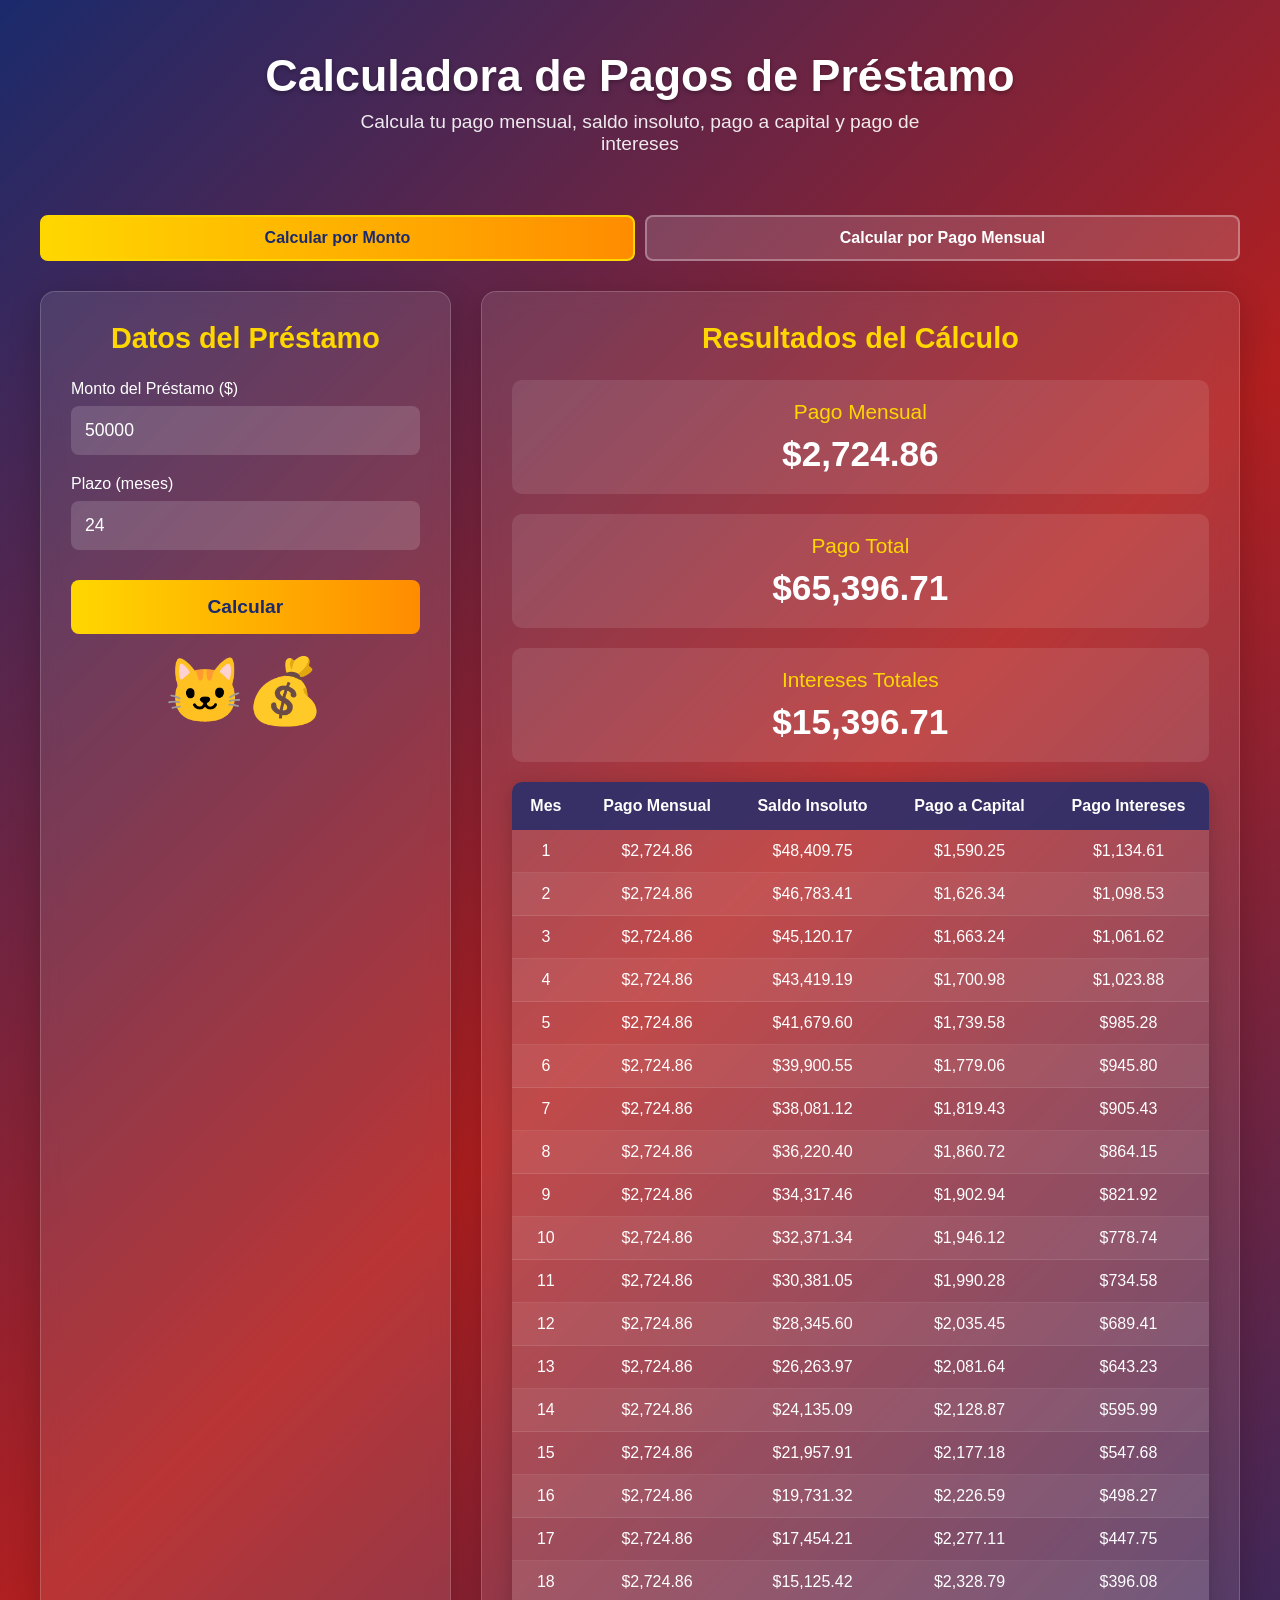
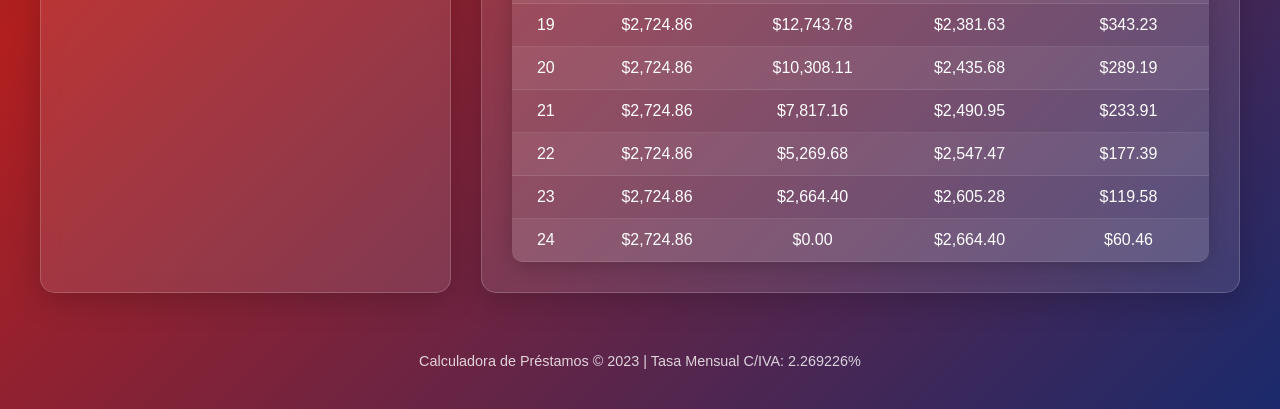
==== index.html @ a1e74bce "Add files via upload" ====
<!DOCTYPE html>
<html lang="es">
<head>
    <meta charset="UTF-8">
    <meta name="viewport" content="width=device-width, initial-scale=1.0">
    <title>Calculadora de Pagos de Préstamo</title>
    <link rel="stylesheet" href="styles.css">
</head>
<body>
    <div class="container">
        <header>
            <h1>Calculadora de Pagos de Préstamo</h1>
            <p class="subtitle">Calcula tu pago mensual, saldo insoluto, pago a capital y pago de intereses</p>
        </header>
        
        <div class="mode-selector">
            <button id="modo-monto" class="mode-btn active">Calcular por Monto</button>
            <button id="modo-pago" class="mode-btn">Calcular por Pago Mensual</button>
        </div>
        
        <div class="calculator-container">
            <div class="input-section">
                <h2 class="section-title">Datos del Préstamo</h2>
                
                <!-- Sección para calcular por monto -->
                <div id="seccion-monto" class="input-mode">
                    <div class="input-group">
                        <label for="monto">Monto del Préstamo ($)</label>
                        <input type="number" id="monto" placeholder="Ej. 50000" min="1000" step="100">
                    </div>
                    
                    <div class="input-group">
                        <label for="plazo">Plazo (meses)</label>
                        <input type="number" id="plazo" placeholder="Ej. 24" min="1" max="120">
                    </div>
                </div>
                
                <!-- Sección para calcular por pago mensual -->
                <div id="seccion-pago" class="input-mode" style="display: none;">
                    <div class="input-group">
                        <label for="pago-mensual-input">Pago Mensual ($)</label>
                        <input type="number" id="pago-mensual-input" placeholder="Ej. 2500" min="100" step="10">
                    </div>
                    <p class="note">Se calculará el monto para plazos de 12, 24, 36, 48 y 60 meses</p>
                </div>
                
                <button id="calcular">Calcular</button>
                
                <div class="gatito-container">
                    <div class="emoji-gatito">🐱💰</div>
                </div>
            </div>
            
            <div class="results-section">
                <h2 class="section-title">Resultados del Cálculo</h2>
                
                <!-- Resultados para calcular por monto -->
                <div id="resultados-monto">
                    <div class="result-card">
                        <div class="result-title">Pago Mensual</div>
                        <div class="result-value" id="pago-mensual">$0.00</div>
                    </div>
                    
                    <div class="result-card">
                        <div class="result-title">Pago Total</div>
                        <div class="result-value" id="pago-total">$0.00</div>
                    </div>
                    
                    <div class="result-card">
                        <div class="result-title">Intereses Totales</div>
                        <div class="result-value" id="intereses-total">$0.00</div>
                    </div>
                    
                    <div class="table-container">
                        <table id="tabla-amortizacion">
                            <thead>
                                <tr>
                                    <th>Mes</th>
                                    <th>Pago Mensual</th>
                                    <th>Saldo Insoluto</th>
                                    <th>Pago a Capital</th>
                                    <th>Pago Intereses</th>
                                </tr>
                            </thead>
                            <tbody>
                                <!-- Los datos se llenarán con JavaScript -->
                            </tbody>
                        </table>
                    </div>
                </div>
                
                <!-- Resultados para calcular por pago mensual -->
                <div id="resultados-pago" style="display: none;">
                    <div class="result-card">
                        <div class="result-title">Pago Mensual Ingresado</div>
                        <div class="result-value" id="pago-ingresado">$0.00</div>
                    </div>
                    
                    <div class="table-container">
                        <table id="tabla-resultados-pago">
                            <thead>
                                <tr>
                                    <th>Plazo (meses)</th>
                                    <th>Monto del Préstamo</th>
                                    <th>Pago Total</th>
                                    <th>Intereses Totales</th>
                                </tr>
                            </thead>
                            <tbody>
                                <!-- Los datos se llenarán con JavaScript -->
                            </tbody>
                        </table>
                    </div>
                </div>
            </div>
        </div>
        
        <footer>
            <p>Calculadora de Préstamos &copy; 2023 | Tasa Mensual C/IVA: 2.269226%</p>
        </footer>
    </div>

    <script src="script.js"></script>
</body>
</html>
---- styles.css ----
* {
    box-sizing: border-box;
    margin: 0;
    padding: 0;
    font-family: 'Segoe UI', Tahoma, Geneva, Verdana, sans-serif;
}

body {
    background: linear-gradient(135deg, #1a2a6c, #b21f1f, #1a2a6c);
    color: #fff;
    min-height: 100vh;
    padding: 20px;
    display: flex;
    flex-direction: column;
    align-items: center;
}

.container {
    max-width: 1200px;
    width: 100%;
    margin: 0 auto;
}

header {
    text-align: center;
    padding: 30px 0;
    margin-bottom: 20px;
}

h1 {
    font-size: 2.8rem;
    margin-bottom: 10px;
    text-shadow: 0 2px 4px rgba(0,0,0,0.3);
}

.subtitle {
    font-size: 1.2rem;
    opacity: 0.9;
    max-width: 600px;
    margin: 0 auto;
}

.mode-selector {
    display: flex;
    justify-content: center;
    margin-bottom: 30px;
    gap: 10px;
}

.mode-btn {
    padding: 12px 25px;
    background: rgba(255, 255, 255, 0.15);
    color: white;
    border: 2px solid rgba(255, 255, 255, 0.3);
    border-radius: 8px;
    font-size: 1rem;
    font-weight: bold;
    cursor: pointer;
    transition: all 0.3s ease;
}

.mode-btn.active {
    background: linear-gradient(to right, #ffd700, #ff8c00);
    color: #1a2a6c;
    border-color: #ffd700;
}

.mode-btn:hover:not(.active) {
    background: rgba(255, 255, 255, 0.25);
}

.calculator-container {
    display: flex;
    flex-wrap: wrap;
    gap: 30px;
    margin-bottom: 40px;
}

.input-section {
    flex: 1;
    min-width: 300px;
    background: rgba(255, 255, 255, 0.1);
    backdrop-filter: blur(10px);
    border-radius: 15px;
    padding: 30px;
    box-shadow: 0 8px 32px rgba(0, 0, 0, 0.2);
    border: 1px solid rgba(255, 255, 255, 0.18);
}

.results-section {
    flex: 2;
    min-width: 300px;
    background: rgba(255, 255, 255, 0.1);
    backdrop-filter: blur(10px);
    border-radius: 15px;
    padding: 30px;
    box-shadow: 0 8px 32px rgba(0, 0, 0, 0.2);
    border: 1px solid rgba(255, 255, 255, 0.18);
}

.section-title {
    font-size: 1.8rem;
    margin-bottom: 25px;
    text-align: center;
    color: #ffd700;
}

.input-group {
    margin-bottom: 20px;
}

label {
    display: block;
    margin-bottom: 8px;
    font-weight: 500;
}

input {
    width: 100%;
    padding: 14px;
    border-radius: 8px;
    border: none;
    background: rgba(255, 255, 255, 0.15);
    color: white;
    font-size: 1.1rem;
}

input:focus {
    outline: 2px solid #ffd700;
    background: rgba(255, 255, 255, 0.25);
}

input::placeholder {
    color: rgba(255, 255, 255, 0.7);
}

.note {
    font-size: 0.9rem;
    opacity: 0.8;
    margin-top: -10px;
    margin-bottom: 15px;
}

button {
    width: 100%;
    padding: 16px;
    background: linear-gradient(to right, #ffd700, #ff8c00);
    color: #1a2a6c;
    border: none;
    border-radius: 8px;
    font-size: 1.2rem;
    font-weight: bold;
    cursor: pointer;
    transition: all 0.3s ease;
    margin-top: 10px;
}

button:hover {
    transform: translateY(-3px);
    box-shadow: 0 5px 15px rgba(0, 0, 0, 0.3);
}

.result-card {
    background: rgba(255, 255, 255, 0.1);
    border-radius: 10px;
    padding: 20px;
    margin-bottom: 20px;
    text-align: center;
}

.result-title {
    font-size: 1.3rem;
    margin-bottom: 10px;
    color: #ffd700;
}

.result-value {
    font-size: 2.2rem;
    font-weight: bold;
}

.table-container {
    overflow-x: auto;
    margin-top: 20px;
    border-radius: 10px;
    overflow: hidden;
    box-shadow: 0 4px 20px rgba(0, 0, 0, 0.2);
}

table {
    width: 100%;
    border-collapse: collapse;
    background: rgba(255, 255, 255, 0.1);
}

th {
    background: rgba(26, 42, 108, 0.8);
    padding: 15px;
    text-align: center;
}

td {
    padding: 12px 15px;
    text-align: center;
    border-bottom: 1px solid rgba(255, 255, 255, 0.1);
}

tr:nth-child(even) {
    background: rgba(255, 255, 255, 0.05);
}

tr:hover {
    background: rgba(255, 255, 255, 0.15);
}

.gatito-container {
    text-align: center;
    margin-top: 20px;
}

.gatito-img {
    max-width: 100%;
    border-radius: 10px;
    box-shadow: 0 4px 15px rgba(0, 0, 0, 0.2);
}

footer {
    text-align: center;
    padding: 20px;
    margin-top: auto;
    width: 100%;
    font-size: 0.9rem;
    opacity: 0.8;
}

@media (max-width: 768px) {
    .calculator-container {
        flex-direction: column;
    }
    
    h1 {
        font-size: 2.2rem;
    }
    
    .mode-selector {
        flex-direction: column;
        align-items: center;
    }
    
    .mode-btn {
        width: 100%;
        max-width: 300px;
    }
}
.emoji-gatito {
    font-size: 4rem;
    text-align: center;
    animation: bounce 2s infinite;
}

@keyframes bounce {
    0%, 100% { transform: translateY(0); }
    50% { transform: translateY(-20px); }
}
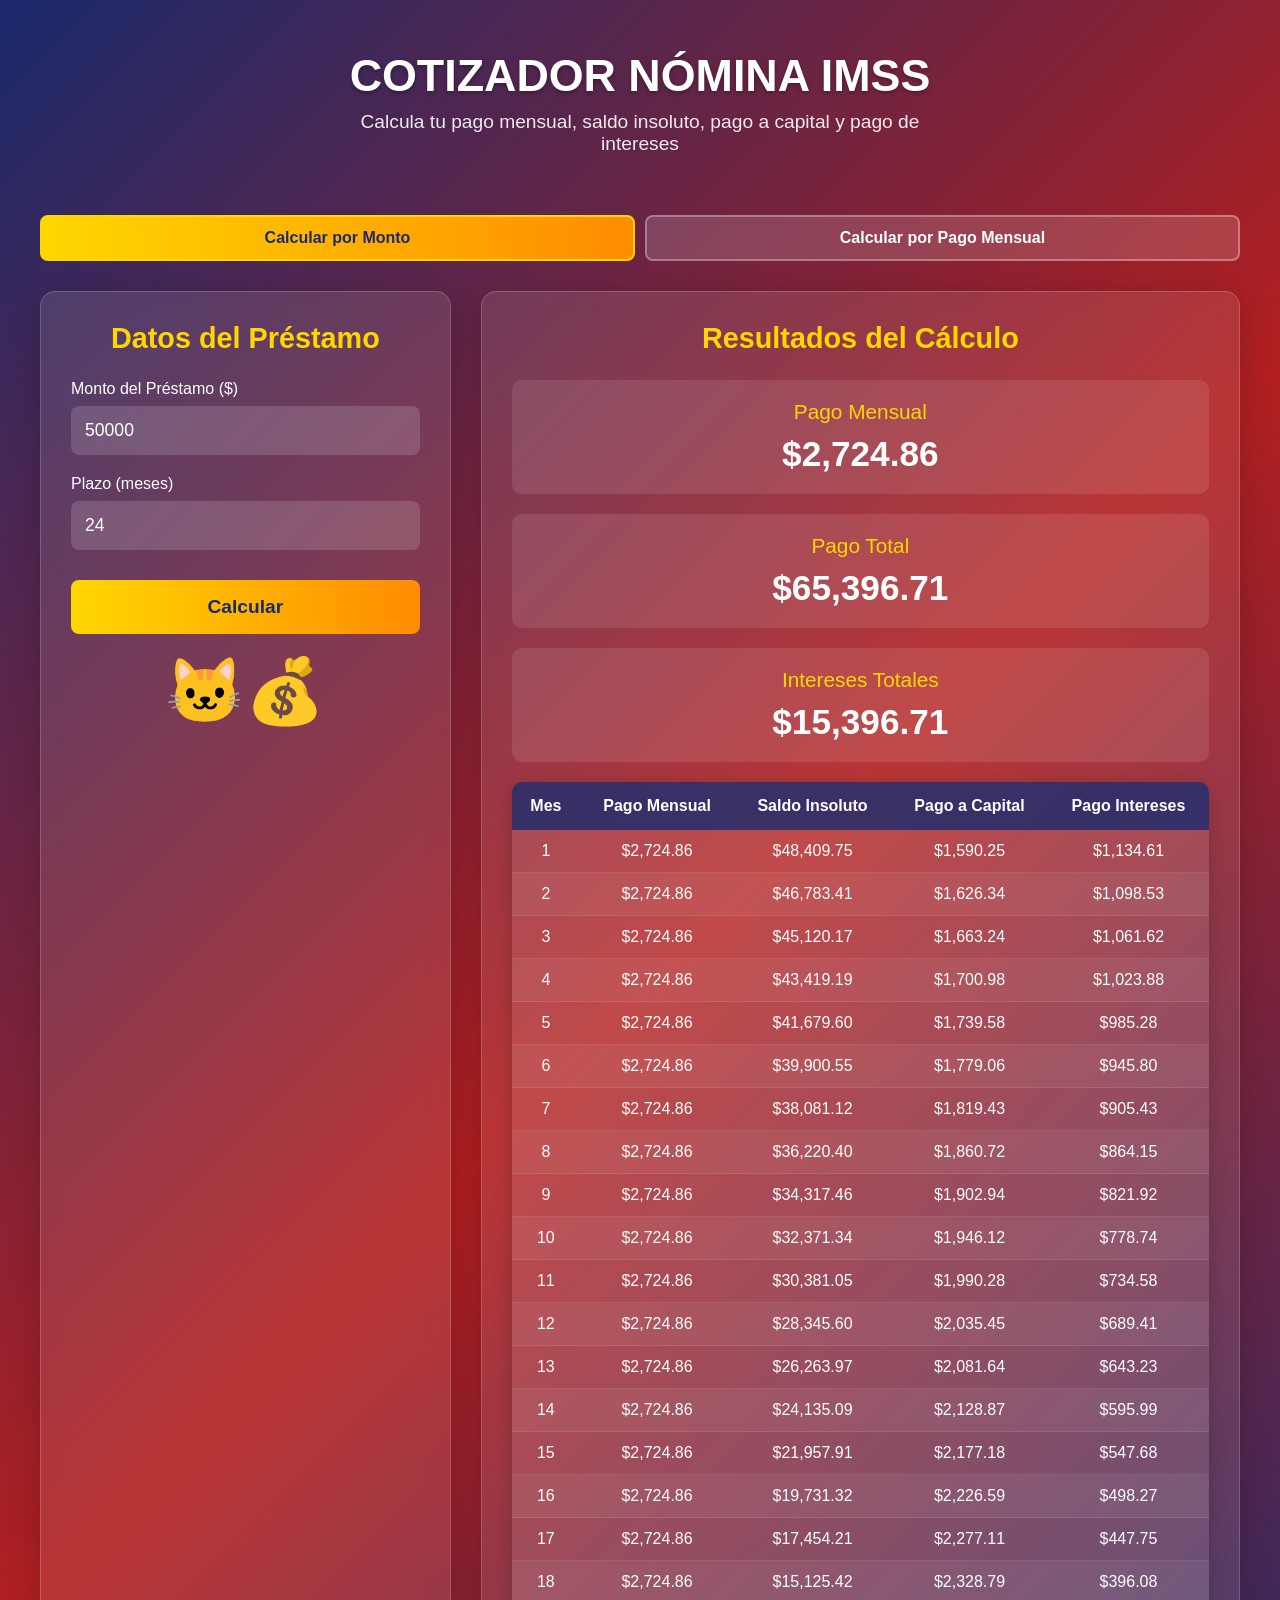
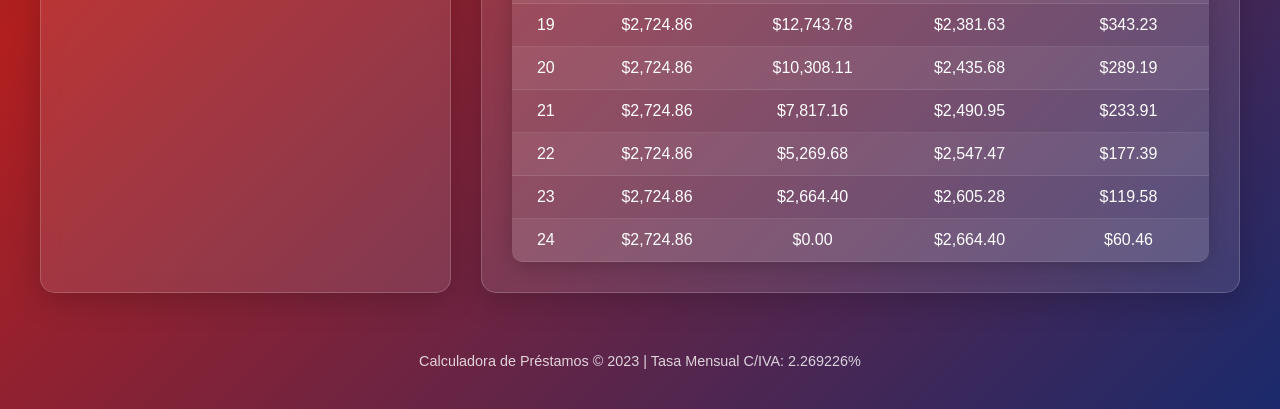
==== commit 87e3cea0: "Update index.html Se cambio titulo" ====
--- a/index.html
+++ b/index.html
@@ -9,7 +9,7 @@
 <body>
     <div class="container">
         <header>
-            <h1>Calculadora de Pagos de Préstamo</h1>
+            <h1>COTIZADOR NÓMINA IMSS</h1>
             <p class="subtitle">Calcula tu pago mensual, saldo insoluto, pago a capital y pago de intereses</p>
         </header>
         
@@ -122,4 +122,4 @@
 
     <script src="script.js"></script>
 </body>
-</html>+</html>
